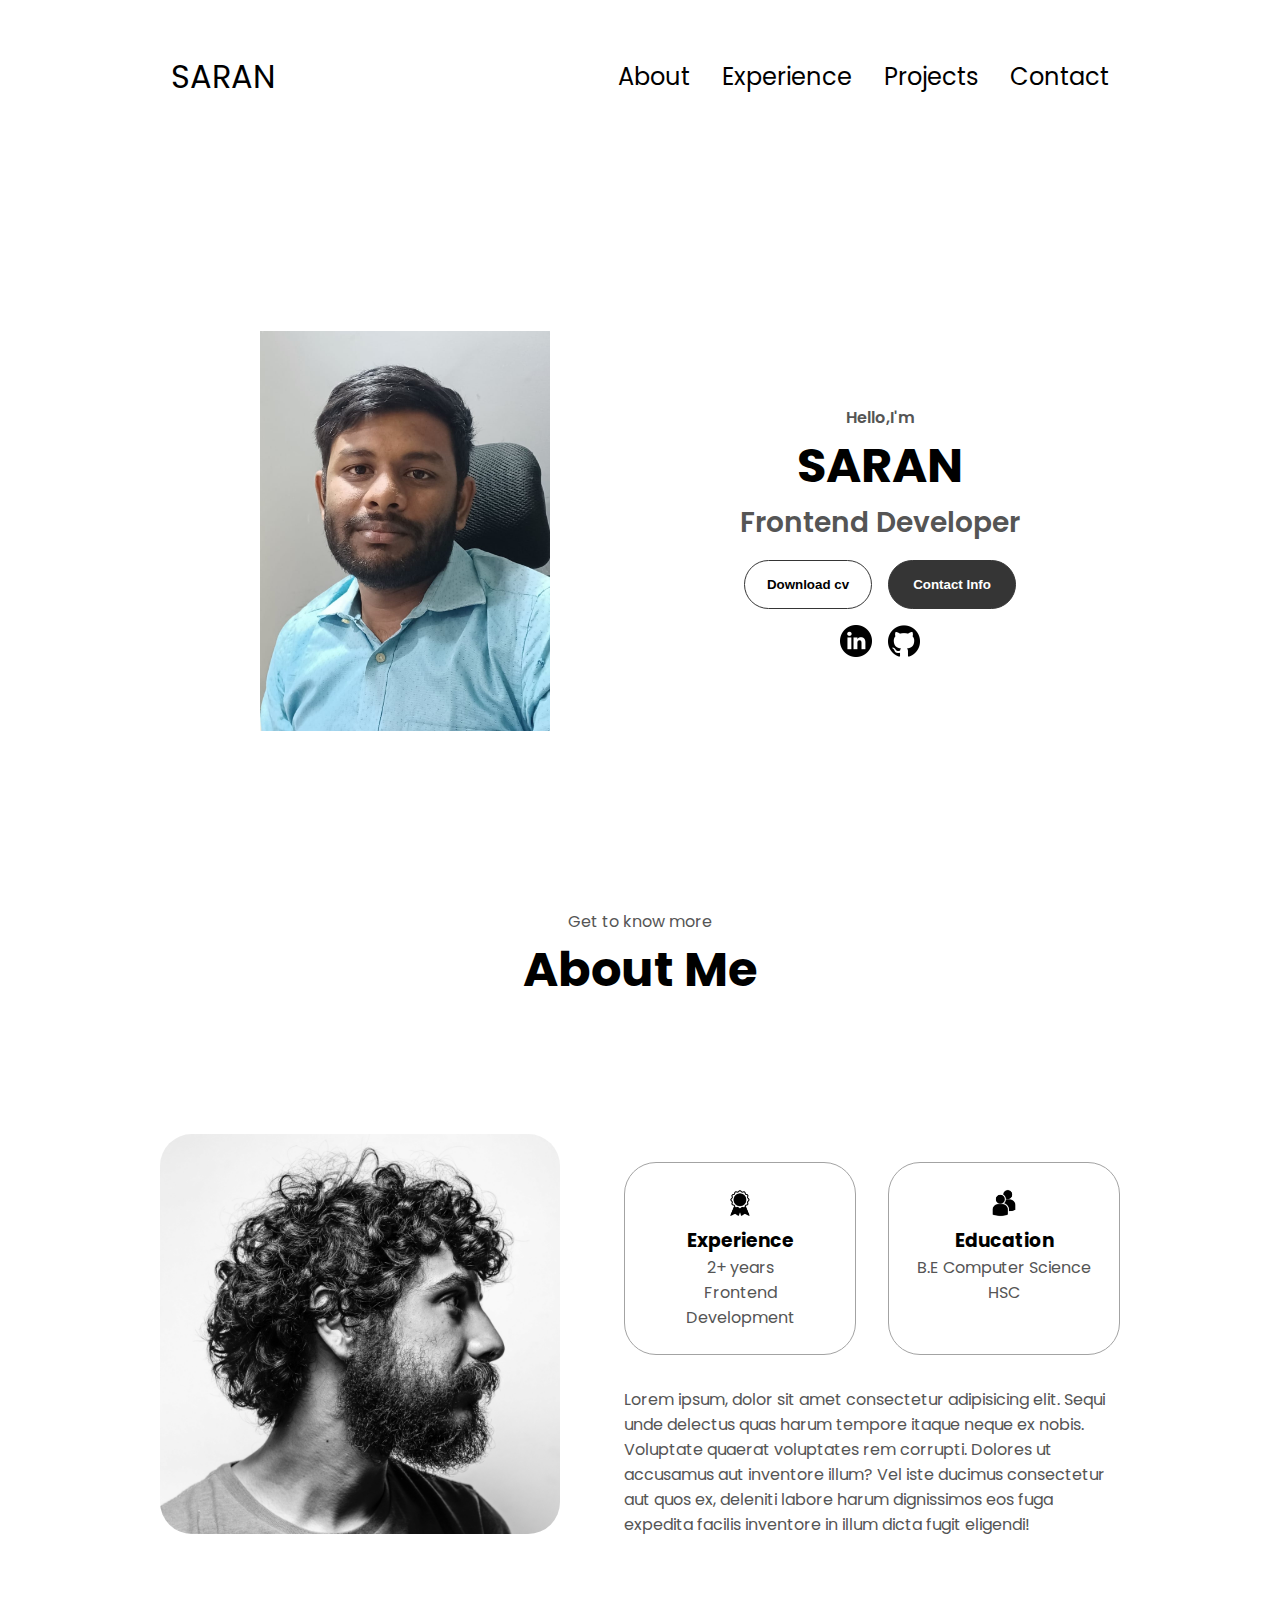
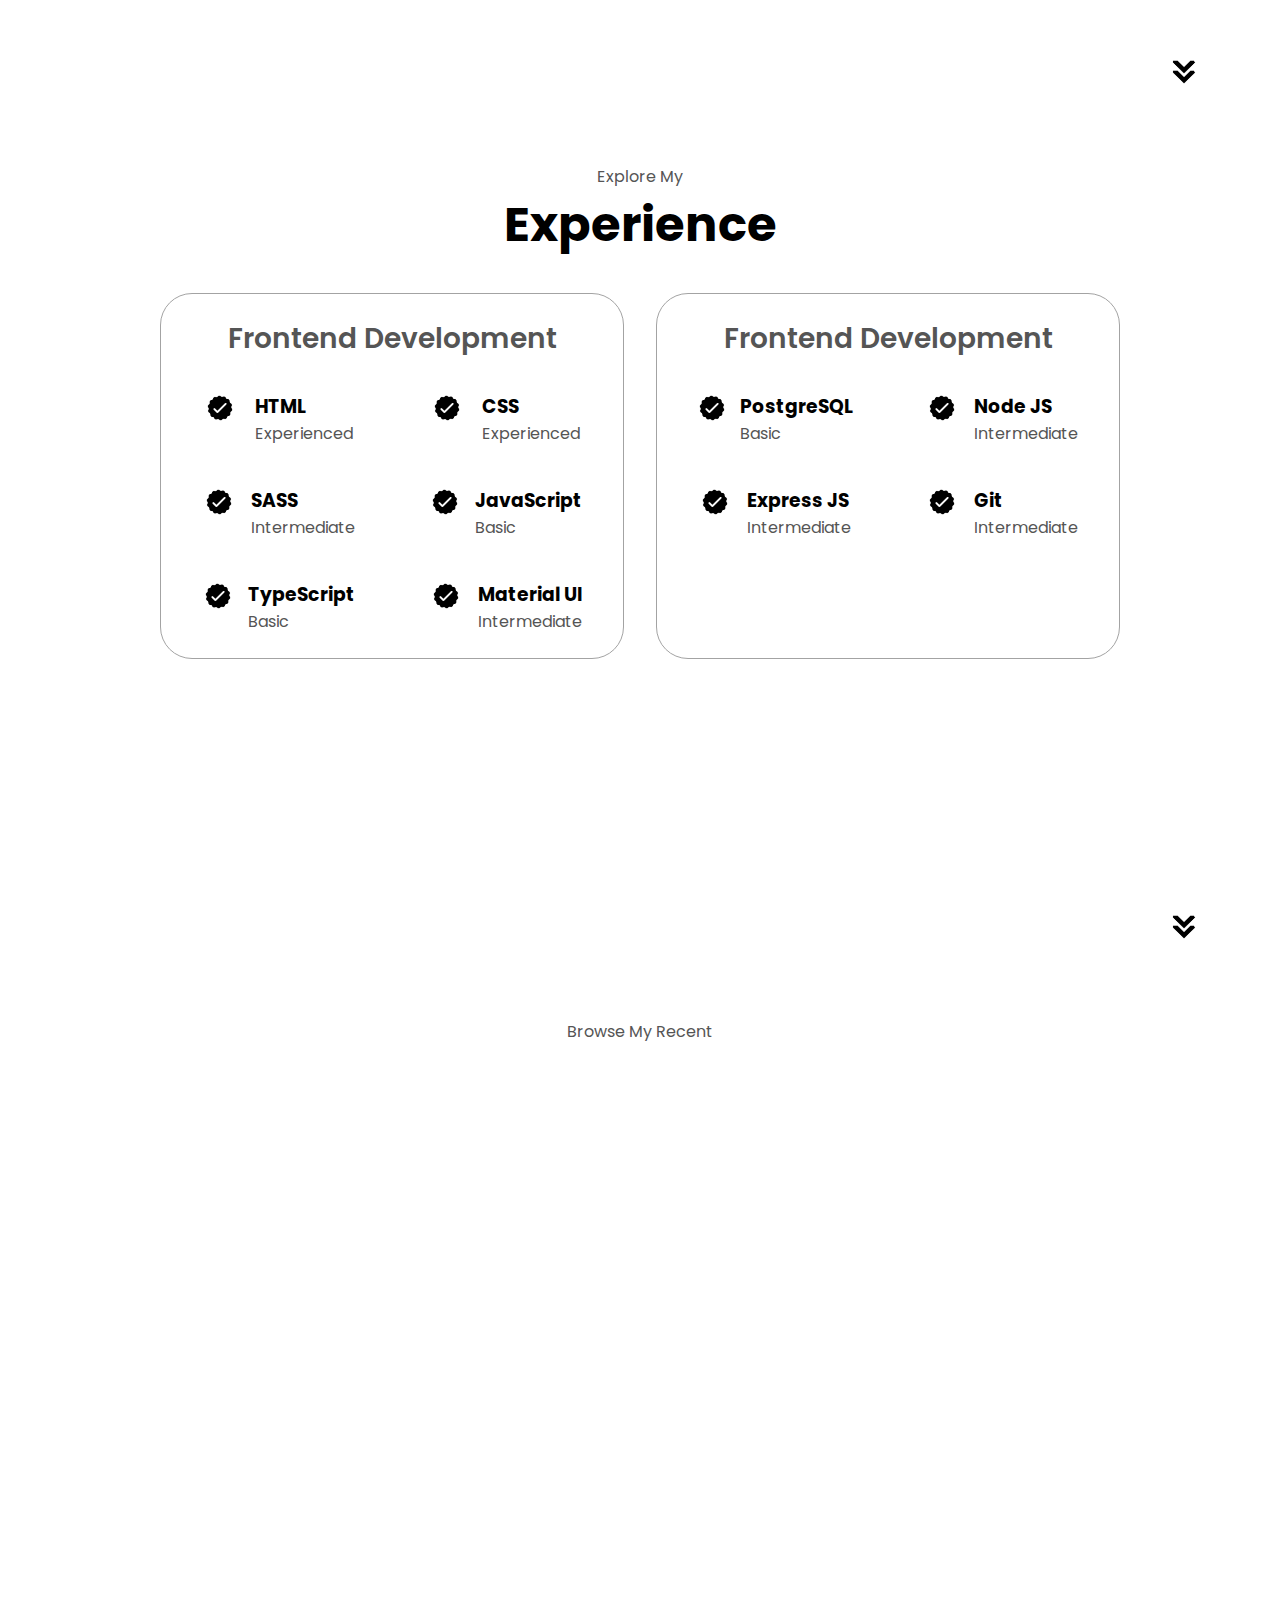
==== index.html @ aef9f1ac "Portfolio website" ====
<!DOCTYPE html>
<html lang="en">
<head>
    <meta charset="UTF-8">
    <meta name="viewport" content="width=device-width, initial-scale=1.0">
    <title>My Portfolio</title>
    <link rel="stylesheet" href="../assets/style.css">
    <link rel="stylesheet" href="../assets/mediaqueries.css">
</head>
<body>
    <nav id="desktop-nav">
        <div class="logo">SARAN</div>
        <div>
            <ul class="nav-links">
                <li><a href="#about">About</a></li>
                <li><a href="#experience">Experience</a></li>
                <li><a href="#projects">Projects</a></li>
                <li><a href="#contact">Contact</a></li>
            </ul>
        </div>
     </nav>
    <nav id="hamburger-nav">
    <div class="logo">SARAN</div>
    <div class="hamburger-menu">
        <div class="hamburger-icon" onclick="toggleMenu()">
        <span></span>
        <span></span>
        <span></span>
        </div> 
        <div class="menu-links">
            <li><a href="#About" onclick="toggleMenu()">About</a></li>
            <li><a href="#Experience" onclick="toggleMenu()">Experience</a></li>
            <li><a href="#Projects" onclick="toggleMenu()">Projects</a></li>
            <li><a href="#Contact" onclick="toggleMenu()">Contact</a></li>

        </div>     
    </div>

    </nav>
    <section id="profile">
        <div class="section__pic-container">
            <img src="./assets/background 2.jpeg" alt="SARAN profile picture">

        </div>
        <div class="section__text">
            <p class="section__text__p1">Hello,I'm</p>
            <h1 class="title">SARAN</h1>
            <p class="section__text__p2">Frontend Developer</p>
            <div class="btn-container">
                <button class="btn btn-color-2"onclick="window.open('../assets/resyme.pdf')">Download cv</button>
                <button class="btn btn-color-1"onclick="location.href='./#contact'">Contact Info</button>
            </div>
            <div id="socials-container">
                <img src="./assets/linkedin.png"
                alt="MyLinkedIn Profile"
                class="icon" onclick="location.href='https://linkedin.com/'"/>

                <img src="./assets/github.png"
                alt="My Github Profile"
                class="icon" onclick="location.href='https://github.com/saran-narayana/'"/>
            </div>

        </div> 

    </section>
    <section id="about">
        <p class="section__text__p1">Get to know more</p>
        <h1 class="title">About Me</h1>
        <div class="section-container">
        <div class="section__pic-container">
            <img src="./assets/about-pic.png" 
            alt="Profile picture" 
            class="about-pic"
            />
            </div>
            <div class="about-details-container">
                <div class="about-containers">
                    <div class="details-container">
                        <img 
                        src="./assets/experience.png"
                        alt="Experience icon"
                        class="icon"/>
                        <h3>Experience</h3>
                        <p>2+ years <br>Frontend Development</p>
                    </div>
                    <div class="details-container">
                        <img src="./assets/education.png"
                        alt="Education icon"
                        class="icon"/>
                        <h3>Education</h3>
                        <p>B.E Computer Science <br /> HSC </p>
                    </div>
                </div>
                <div class="text-container">
                    <p>Lorem ipsum, dolor sit amet consectetur adipisicing elit. 
                        Sequi unde delectus quas harum tempore itaque neque ex nobis. 
                        Voluptate quaerat voluptates rem corrupti. 
                        Dolores ut accusamus aut inventore illum? 
                        Vel iste ducimus consectetur aut quos ex, 
                        deleniti labore harum dignissimos eos fuga expedita facilis inventore in illum dicta fugit eligendi!</p>
                </div>

            </div>

        </div>
        <img src="./assets/arrow.png" 
        alt="Arrow icon" 
        class="icon arrow"
        onclick="location.href='./#experience'"/>
    </section>
    <section id="experience">
        <p class="section__text__p1">Explore My</p>
        <h1 class="title">Experience</h1>
        <div class="experience-details-container">
          <div class="about-containers">
            <div class="details-container">
              <h2 class="experience-sub-title">Frontend Development</h2>
              <div class="article-container">
                <article>
                  <img
                    src="./assets/checkmark.png"
                    alt="Experience icon"
                    class="icon"
                  />
                  <div>
                    <h3>HTML</h3>
                    <p>Experienced</p>
                  </div>
                </article>
                <article>
                  <img
                    src="./assets/checkmark.png"
                    alt="Experience icon"
                    class="icon"
                  />
                  <div>
                    <h3>CSS</h3>
                    <p>Experienced</p>
                  </div>
                </article>
                <article>
                  <img
                    src="./assets/checkmark.png"
                    alt="Experience icon"
                    class="icon"
                  />
                  <div>
                    <h3>SASS</h3>
                    <p>Intermediate</p>
                  </div>
                </article>
                <article>
                  <img
                    src="./assets/checkmark.png"
                    alt="Experience icon"
                    class="icon"
                  />
                  <div>
                    <h3>JavaScript</h3>
                    <p>Basic</p>
                  </div>
                </article>
                <article>
                  <img
                    src="./assets/checkmark.png"
                    alt="Experience icon"
                    class="icon"
                  />
                  <div>
                    <h3>TypeScript</h3>
                    <p>Basic</p>
                  </div>
                </article>
                <article>
                  <img
                    src="./assets/checkmark.png"
                    alt="Experience icon"
                    class="icon"
                  />
                  <div>
                    <h3>Material UI</h3>
                    <p>Intermediate</p>
                  </div>
                </article>
              </div>
            </div>
            <div class="details-container">
              <h2 class="experience-sub-title">Frontend Development</h2>
              <div class="article-container">
                <article>
                  <img
                    src="./assets/checkmark.png"
                    alt="Experience icon"
                    class="icon"
                  />
                  <div>
                    <h3>PostgreSQL</h3>
                    <p>Basic</p>
                  </div>
                </article>
                <article>
                  <img
                    src="./assets/checkmark.png"
                    alt="Experience icon"
                    class="icon"
                  />
                  <div>
                    <h3>Node JS</h3>
                    <p>Intermediate</p>
                  </div>
                </article>
                <article>
                  <img
                    src="./assets/checkmark.png"
                    alt="Experience icon"
                    class="icon"
                  />
                  <div>
                    <h3>Express JS</h3>
                    <p>Intermediate</p>
                  </div>
                </article>
                <article>
                  <img
                    src="./assets/checkmark.png"
                    alt="Experience icon"
                    class="icon"
                  />
                  <div>
                    <h3>Git</h3>
                    <p>Intermediate</p>
                  </div>
                </article>
              </div>
            </div>
          </div>
        </div>
        <img
          src="./assets/arrow.png"
          alt="Arrow icon"
          class="icon arrow"
          onclick="location.href='./#projects'"/>
</section>

<section id="projects">
    <p class="section__text__p1">Browse My Recent</p>

</section>
    

<script src="./assets/script.js"></script>
</body>
</html>
---- assets/style.css ----
/*GENERAL*/


 @import url('https://fonts.googleapis.com/css2?family=Poppins:ital,wght@0,100;0,200;0,300;0,400;0,500;0,600;0,700;0,800;0,900;1,100;1,200;1,300;1,400;1,500;1,600;1,700;1,800;1,900&display=swap');
 
* {
     margin: 0;
    padding: 0; 

}

body {
    font-family: "Poppins", sans-serif;
}

html {
    scroll-behavior: smooth;
}

p {
    color: rgb(85, 85, 85);
}

          /*transition*/
.btn {
    transition: all 300ms ease;
}

    /*desktop nav*/
nav,
 .nav-links {
    display: flex;
}

nav {
    justify-content: space-around;
    align-items: center;
    height: 17vh;
}

.nav-links{
    gap: 2rem;
    list-style: none;
    font-size: 1.5rem;
}

a{
    color: black;
    text-decoration: none;
    text-decoration-color: white;
}

a:hover{
    color: grey;
    text-decoration: underline;
    text-underline-offset: 1rem;
    text-decoration-color: rgb(181, 181, 181);
}

.logo{
    font-size: 2rem;
}

.logo:hover{
    cursor:default;
}

                 /*hamburger*/
#hamburger-nav{
    display:none;
}

.hamburger-menu {
    position: relative;
    display: inline-block;
}

.hamburger-icon {
    display: flex;
    flex-direction: column;
    justify-content: space-between;
    height: 24px;
    width: 30px;
    cursor: pointer; 
}

.hamburger-icon span {
    width: 100%;
    height: 2px;
    background-color: black;
    transition: all 0.3 ease-in-out;
}

.menu-links {
    position: absolute;
    top: 100%;
    right: 0;
    background-color: white;
    width: fit-content;
    max-height: 0;
    overflow: hidden;
    transition: all 0.3 ease-in-out;

}

.menu-links a{
    display: block;
    padding: 10px;
    text-align: center;
    font-size: 1.5rem;
    color: black;
    text-decoration: none;
    transition: all 0.3 ease-in-out;

}

.menu-links li {
    list-style: none;
}

.menu-links.open{
    max-height: 300px;
}

.hamburger-icon.open span:first-child {
    transform: rotate(45deg) translate(10px, 5px);
}

.hamburger-icon.open span:nth-child(2){
    opacity: 0;
}

.hamburger-icon.open span:last-child {
    transform: rotate(-45deg) translate(10px, -5px);
}

.humburger-icon span:first-child {
        transform: none;
    }

.hamburger-icon span:first-child{
        opacity: 1;
    }

.hamburger-icon span:first-child {
    transform: none;
}

/*SECTIONS */

section {
    padding-top: 4vh;
    height: 95vh;
    margin: 0 10rem;
    box-sizing: border-box;
    min-height: fit-content;
}

.section-container {
    display: flex;
}


#profile {
    display: flex;
    justify-content: center;
    gap: 5rem;
    height: 80vh;
}

.section__pic-container {
    display: flex;
    height: 400px;
    width: 400px;
    margin: auto 0;
}

.section__text {
    align-self: center;
    text-align: center;
}

.section__text p{
    font-weight: 600;
}

.section__text__p1{
    text-align: center;
}

.section__text__p2{
    font-size: 1.75rem;
    margin-bottom: 1rem;

}

.title {
    font-size: 3rem;
    text-align: center;
}
 
#socials-container {
    display: flex;
    justify-content: center;
    margin-top: 1rem;
    gap: 1rem;
}

                  /*ICONS*/

.icon {
cursor: pointer;
height: 2rem;
}
 
             /*buttons*/

  .btn-container {
    display: flex;
    justify-content: center;
    gap: 1rem;
}
.btn{
    font-weight: 600;
    transition: all 300ms ease;
    padding: 1rem;
    width: 8rem;
    border-radius: 2rem;
}   

.btn-color-1, 
.btn-color-2{
    border: rgb(53, 53, 53) 0.1rem solid;
}

 .btn-color-1:hover,
 .btn-color-2:hover {
    cursor: pointer;
}  

.btn-color-1,
.btn-color-2:hover {
    background: rgb(53, 53, 53);
    color:white;
}

.btn-color-1:hover {
    background: rgb(0, 0, 0);
}

.btn-color-2 {
    background: none;
}

.btn-color-2:hover {
    border: rgb(255, 255, 255) 0.1rem solid;
}


.btn.btn-container{
    gap: 1rem;
}

                       /*About*/

#about {
    position: relative;
}

.about-containers {
    gap: 2rem;
    margin-bottom: 2rem;
    margin-top: 2rem;
} 

.about-details-container {
    justify-content: center;
    flex-direction: column;
}

.about-containers,
.about-details-container {
    display: flex;
}

.about-pic{
    border-radius: 2rem;
}

.arrow {
    position:absolute;
    right: -5rem;
    bottom: 2.5rem;
}

.details-container {
    padding: 1.5rem;
    flex: 1;
    background: white;
    border-radius: 2rem;
    border: rgb(53, 53, 53) 0.1rem solid;
    border-color: rgb(163, 163, 163);
    text-align: center;
}

.section-container {
    gap: 4rem;
    height: 80%;
}

.section__pic-container{
    height: 400px;
    width: 400px;
    margin: auto 0;
}

/*experience*/

#experience {
    position: relative;
  }
  
  .experience-sub-title {
    color: rgb(85, 85, 85);
    font-weight: 600;
    font-size: 1.75rem;
    margin-bottom: 2rem;
  }
  
  .experience-details-container {
    display: flex;
    justify-content: center;
    flex-direction: column;
  }
  
  .article-container {
    display: flex;
    text-align: initial;
    flex-wrap: wrap;
    flex-direction: row;
    gap: 2.5rem;
    justify-content: space-around;
  }
  
  article {
    display: flex;
    width: 10rem;
    justify-content: space-around;
    gap: 0.5rem;
  }
  
  article .icon {
    cursor: default;
  }
  
  #experience {
    position: relative;
  }
  
  .experience-sub-title {
    color: rgb(85, 85, 85);
    font-weight: 600;
    font-size: 1.75rem;
    margin-bottom: 2rem;
  }
  
  .experience-details-container {
    display: flex;
    justify-content: center;
    flex-direction: column;
  }
  
  .article-container {
    display: flex;
    text-align: initial;
    flex-wrap: wrap;
    flex-direction: row;
    gap: 2.5rem;
    justify-content: space-around;
  }
  
  article {
    display: flex;
    width: 10rem;
    justify-content: space-around;
    gap: 0.5rem;
  }
  
  article .icon {
    cursor: default;
  }
  
  /* PROJECTS SECTION */
  
  #projects {
    position: relative;
  }
  
  .color-container {
    border-color: rgb(163, 163, 163);
    background: rgb(250, 250, 250);
  }
  
  .project-img {
    border-radius: 2rem;
    width: 90%;
    height: 90%;
  }
  
  .project-title {
    margin: 1rem;
    color: black;
  }
  
  .project-btn {
    color: black;
    border-color: rgb(163, 163, 163);
  }
---- assets/mediaqueries.css ----
@media screen and (max-width: 1200px) {
    #desktop-nav {
        display: none;

    }
    #hamburger-nav {
        display: flex;
    }
}
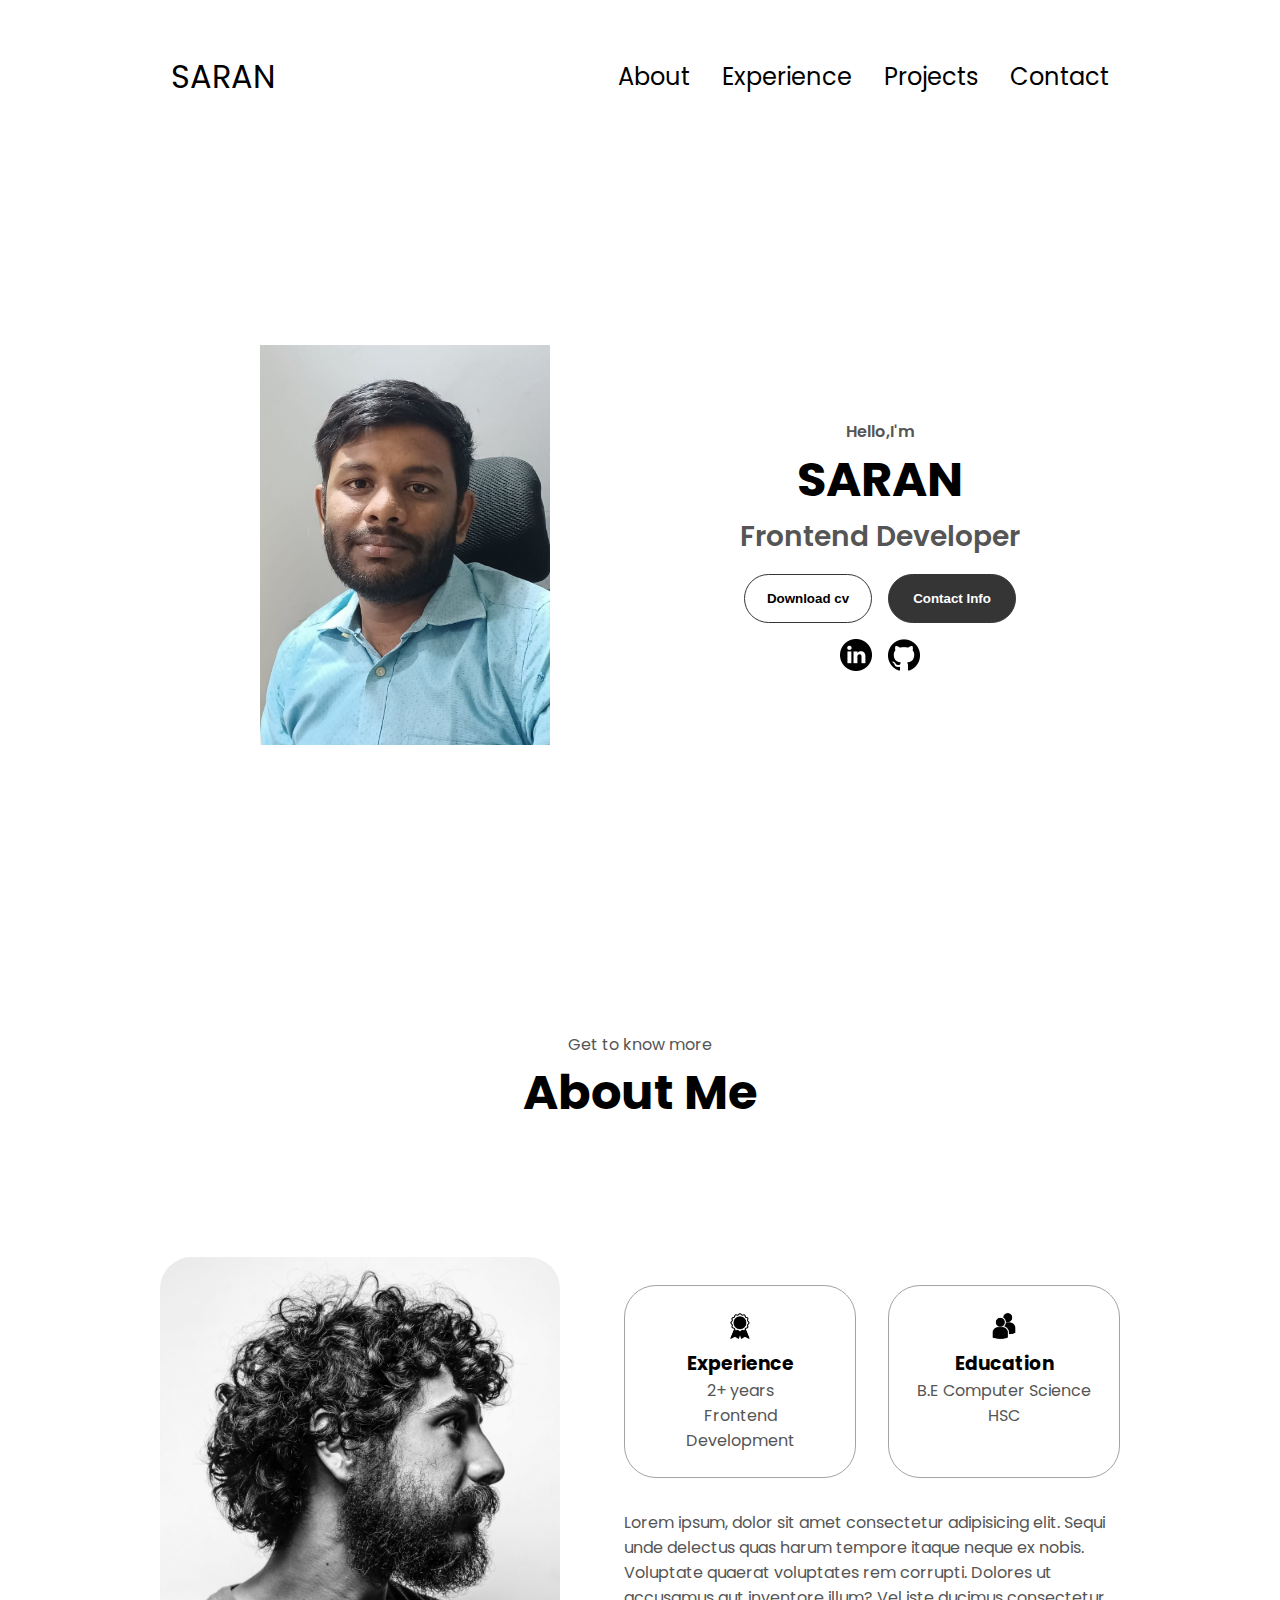
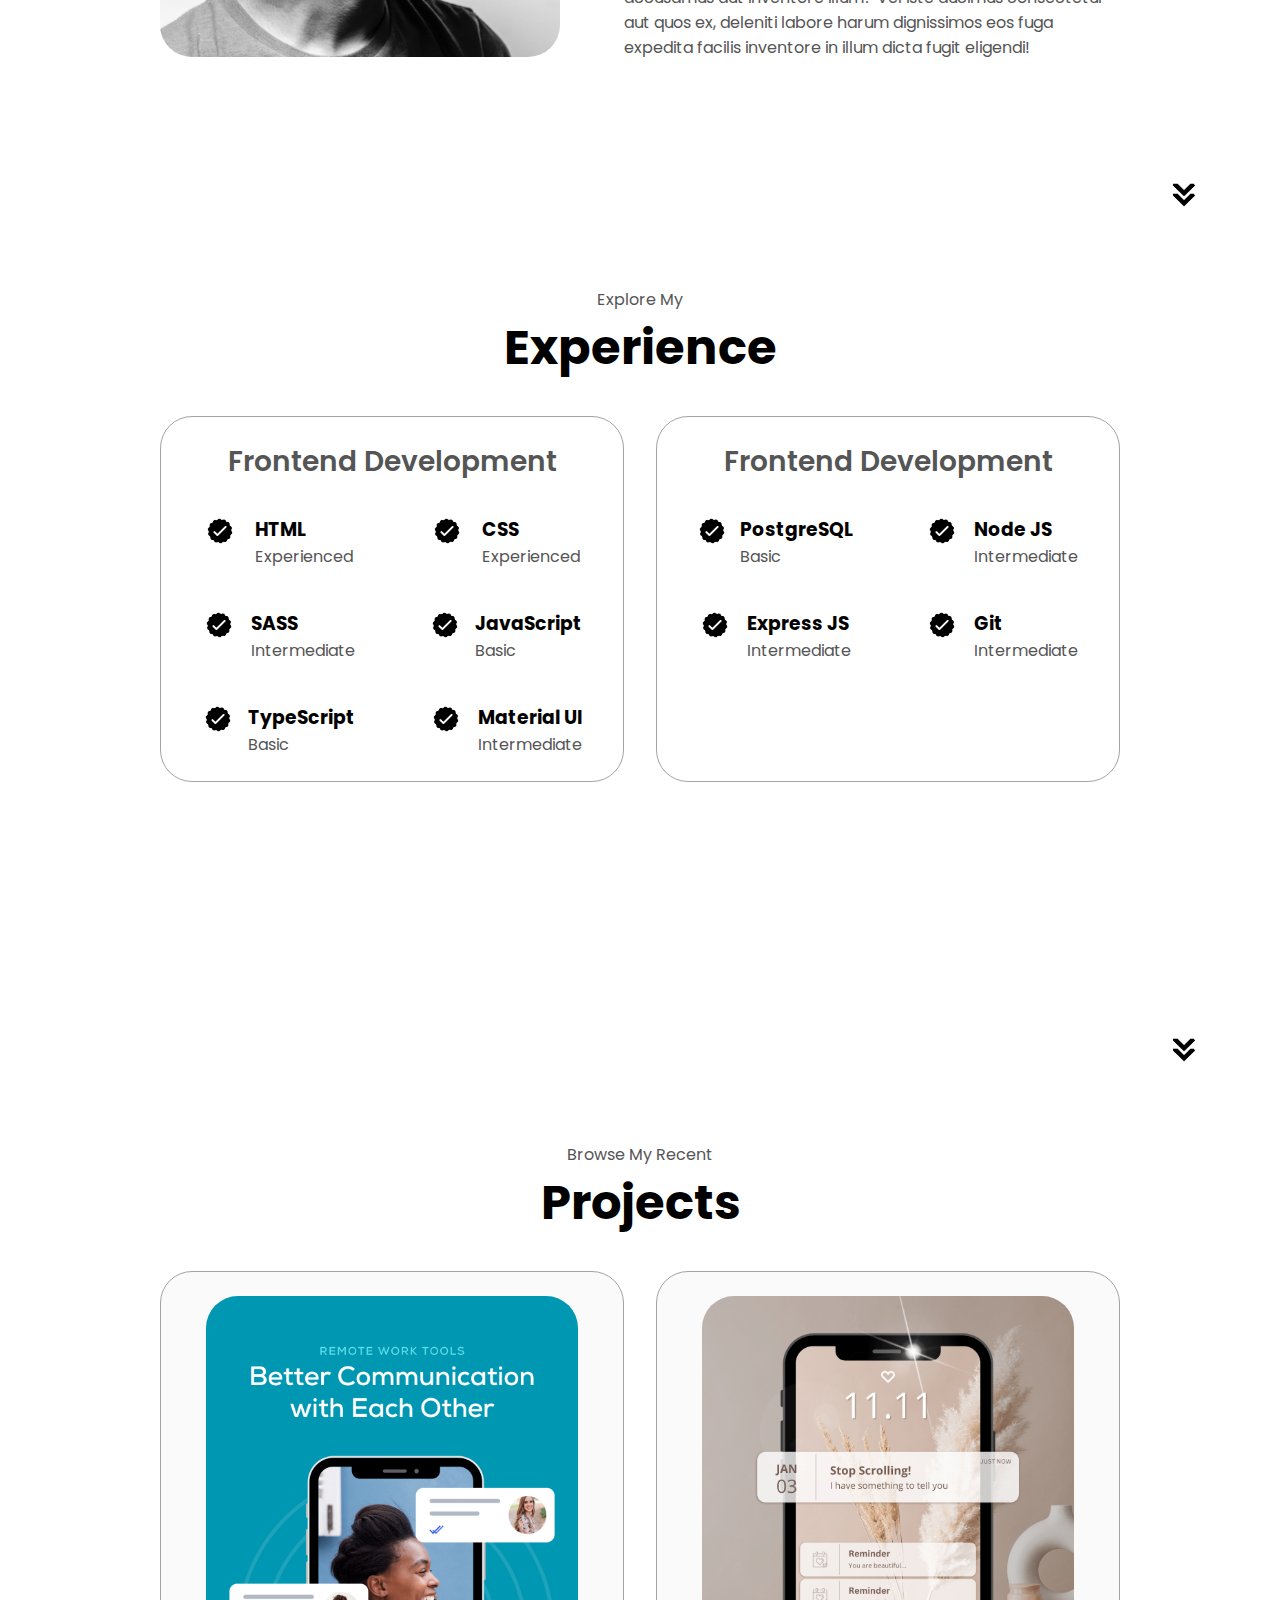
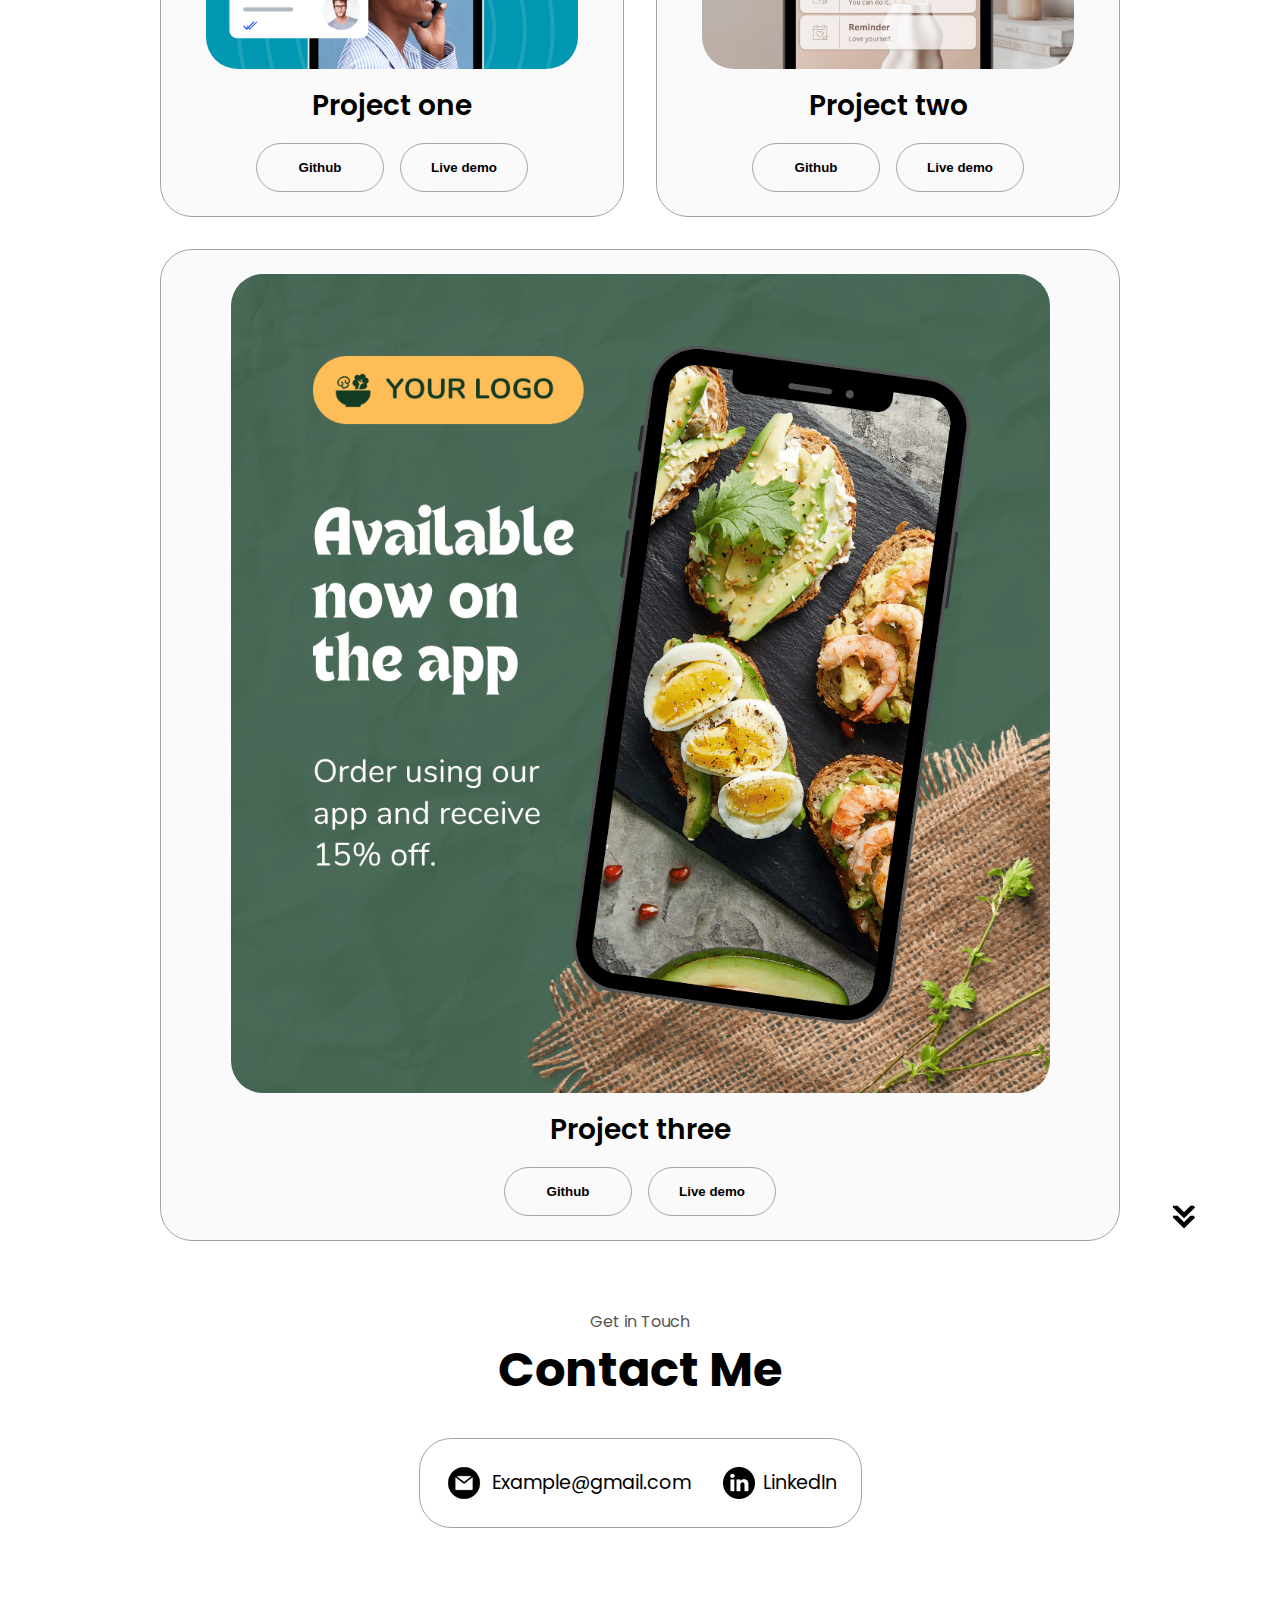
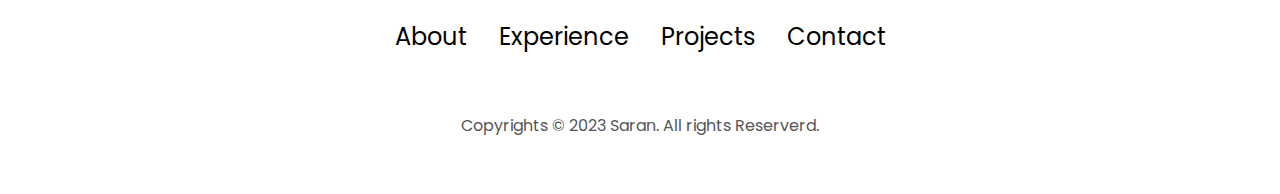
==== commit 25f0db2c: "Portfolio website" ====
--- a/index.html
+++ b/index.html
@@ -40,7 +40,6 @@
     <section id="profile">
         <div class="section__pic-container">
             <img src="./assets/background 2.jpeg" alt="SARAN profile picture">
-
         </div>
         <div class="section__text">
             <p class="section__text__p1">Hello,I'm</p>
@@ -53,7 +52,7 @@
             <div id="socials-container">
                 <img src="./assets/linkedin.png"
                 alt="MyLinkedIn Profile"
-                class="icon" onclick="location.href='https://linkedin.com/'"/>
+                class="icon" onclick="location.href='https://linkedin.com/in/sarann3101'"/>
 
                 <img src="./assets/github.png"
                 alt="My Github Profile"
@@ -240,13 +239,108 @@
           alt="Arrow icon"
           class="icon arrow"
           onclick="location.href='./#projects'"/>
-</section>
-
-<section id="projects">
+    </section>
+    <section id="projects">
     <p class="section__text__p1">Browse My Recent</p>
-
-</section>
-    
+    <h1 class="title">Projects</h1>
+     <div class="experience-details-container">
+      <div class="about-containers">
+     <div class="details-container color-container">
+      <div class="article-container">
+        <img src="./assets/project-1.png" 
+        alt="Project 1" 
+        class="project-img"/>
+      </div>
+      <h2 class="experience-sub-title project-title">Project one</h2>
+      <div class="btn-container">
+        <button class="btn btn-color-2 project-btn"
+        onclick="location.href='https://github.com/'"> Github
+      </button>
+
+      <button class="btn btn-color-2 project-btn"
+      onclick="location.href='https://github.com/'"> Live demo
+    </button>
+      </div>
+     </div>
+     <div class="details-container color-container">
+      <div class="article-container">
+        <img src="./assets/project-2.png" 
+        alt="Project 2" 
+        class="project-img"/>
+      </div>
+      <h2 class="experience-sub-title project-title">Project two</h2>
+      <div class="btn-container">
+        <button class="btn btn-color-2 project-btn"
+        onclick="location.href='https://github.com/'"> Github
+      </button>
+
+      <button class="btn btn-color-2 project-btn"
+      onclick="location.href='https://github.com/'"> Live demo
+    </button>
+      </div>
+     </div>
+     <div class="details-container color-container">
+      <div class="article-container">
+        <img src="./assets/project-3.png" 
+        alt="Project 3" 
+        class="project-img"/>
+      </div>
+      <h2 class="experience-sub-title project-title">Project three</h2>
+      <div class="btn-container">
+        <button class="btn btn-color-2 project-btn"
+        onclick="location.href='https://github.com/'"> Github
+      </button>
+
+      <button class="btn btn-color-2 project-btn"
+      onclick="location.href='https://github.com/'"> Live demo
+    </button>
+      </div>
+     </div>
+     </div>
+    </div> 
+    <img src="./assets/arrow.png"
+    alt="Arrow icon"
+    class="icon arrow"
+    onclick="location.href='./#projects'"/>
+
+    </section>
+    <section id="contact">
+      <p class="section__text__p1">Get in Touch</p>
+      <h1 class="title">Contact Me</h1>
+      <div class="contact-info-upper-container">
+        <div class="contact-info-container">
+          <img
+            src="./assets/email.png"
+            alt="Email icon"
+            class="icon contact-icon email-icon"
+          />
+          <p><a href="mailto:examplemail@gmail.com">Example@gmail.com</a></p>
+        </div>
+        <div class="contact-info-container">
+          <img
+            src="./assets/linkedin.png"
+            alt="LinkedIn icon"
+            class="icon contact-icon"
+          />
+          <p><a href="https://www.linkedin.com">LinkedIn</a></p>
+        </div>
+      </div>
+
+    </section>
+
+    <footer>
+      <nav>
+        <div class="nav-links-container">
+          <ul class="nav-links">
+            <li><a href="#about">About</a></li>
+            <li><a href="#experience">Experience</a></li>
+            <li><a href="#projects">Projects</a></li>
+            <li><a href="#contact">Contact</a></li>
+          </ul>
+        </div>
+      </nav>
+      <p>Copyrights &#169; 2023 Saran. All rights Reserverd.</p>
+    </footer>
 
 <script src="./assets/script.js"></script>
 </body>
--- a/assets/style.css
+++ b/assets/style.css
@@ -353,43 +353,6 @@
     cursor: default;
   }
   
-  #experience {
-    position: relative;
-  }
-  
-  .experience-sub-title {
-    color: rgb(85, 85, 85);
-    font-weight: 600;
-    font-size: 1.75rem;
-    margin-bottom: 2rem;
-  }
-  
-  .experience-details-container {
-    display: flex;
-    justify-content: center;
-    flex-direction: column;
-  }
-  
-  .article-container {
-    display: flex;
-    text-align: initial;
-    flex-wrap: wrap;
-    flex-direction: row;
-    gap: 2.5rem;
-    justify-content: space-around;
-  }
-  
-  article {
-    display: flex;
-    width: 10rem;
-    justify-content: space-around;
-    gap: 0.5rem;
-  }
-  
-  article .icon {
-    cursor: default;
-  }
-  
   /* PROJECTS SECTION */
   
   #projects {
@@ -415,4 +378,55 @@
   .project-btn {
     color: black;
     border-color: rgb(163, 163, 163);
-  }+  }
+
+               /* CONTENT*/
+  
+#contact {
+  display: flex;
+  justify-content: center;
+  flex-direction: column;
+  height: 70vh;
+}
+
+.contact-info-upper-container {
+  display: flex;
+  justify-content: center;
+  border-radius: 2rem;
+  border: rgb(53, 53, 53) 0.1rem solid;
+  border-color: rgb(163, 163, 163);
+  background: (250, 250, 250);
+  margin: 2rem auto;
+  padding: 0.5rem;
+}
+
+.contact-info-container {
+  display: flex;
+  align-items: center;
+  justify-content: center;
+  gap: 0.5rem;
+  margin: 1rem;
+}
+
+.contact-info-container p {
+  font-size: larger;
+}
+
+.contact-icon {
+  cursor: default;
+}
+
+.email-icon {
+  height: 2.5rem;
+}
+
+/*footer*/
+
+footer{
+   height: 26vh;
+   margin: 0 1rem;
+}
+
+footer p{
+    text-align: center;
+}--- a/assets/mediaqueries.css
+++ b/assets/mediaqueries.css
@@ -1,9 +1,106 @@
+@media screen and (max-width: 1400px) {
+    #profile {
+        height: 83vh;
+        margin-bottom: 6rem;
+    }
+    .about-containers{
+        flex-wrap: wrap;
+    }
+    #contact,
+    #projects {
+        height: fit-content;
+    }
+}
+ 
 @media screen and (max-width: 1200px) {
-    #desktop-nav {
-        display: none;
+#desktop-nav {
+    display: none;
+}
+ #hamburger-nav {
+    display: flex;
+ }
+#experience, 
+.experience-details-container {
+     margin-top: 2rem; 
+    } 
+#profile, 
+.section-container {
+    display: block;
+}
+.arrow {
+    display: none;
+}
+section,
+.section-container {
+    height: fit-content;
+}
+ section {
+    margin: 0 5%;
+}
+.section__pic-container {
+    width: 275px;
+    height: 275px;
+    margin: 0 auto 2rem;
+}
+.about-containers {
+    margin-top: 0;
+}
+}
 
+@media screen and (max-width: 600px) {
+    #contact,
+    footer {
+        height: 40vh;
     }
-    #hamburger-nav {
-        display: flex;
+    #profile {
+        height: 83vh;
+        margin-bottom: 0;
     }
-}+    article {
+        font-size: 1rem;
+    }
+    footer nav {
+        height: fit-content;
+        margin-bottom: 2rem;
+    }
+
+    .about-containers,
+    .contact-info-upper-container,
+    .btn-container {
+        flex-wrap: wrap;
+    }
+
+    .contact-info-container {
+        margin: 0;
+      }
+      .contact-info-container p,
+      .nav-links li a {
+        font-size: 1rem;
+      }
+      .experience-sub-title {
+        font-size: 1.25rem;
+      }
+      .logo {
+        font-size: 1.5rem;
+      }
+      .nav-links {
+        flex-direction: column;
+        gap: 0.5rem;
+        text-align: center;
+      }
+      .section__pic-container {
+        width: auto;
+        height: 46vw;
+        justify-content: center;
+      }
+      .section__text__p2 {
+        font-size: 1.25rem;
+      }
+      .title {
+        font-size: 2rem;
+      }
+      .text-container {
+        text-align: justify;
+      }
+    }
+
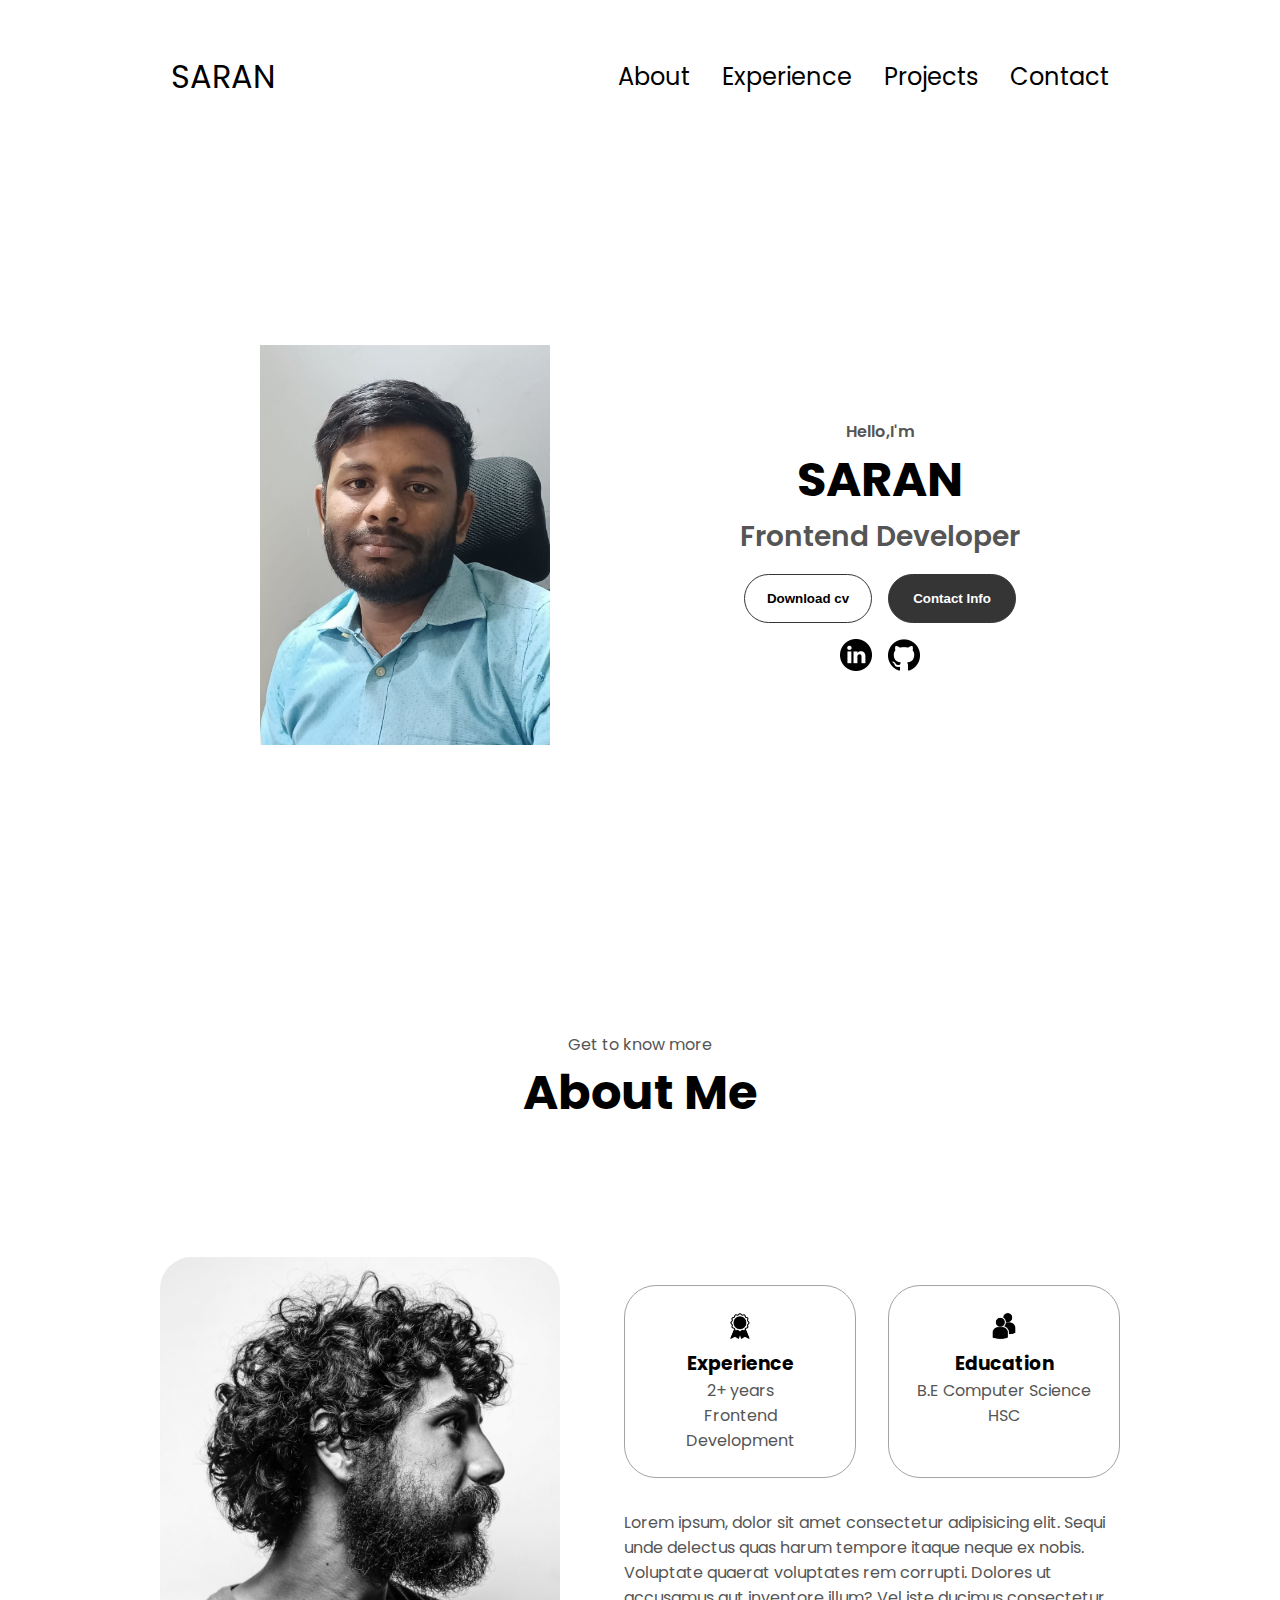
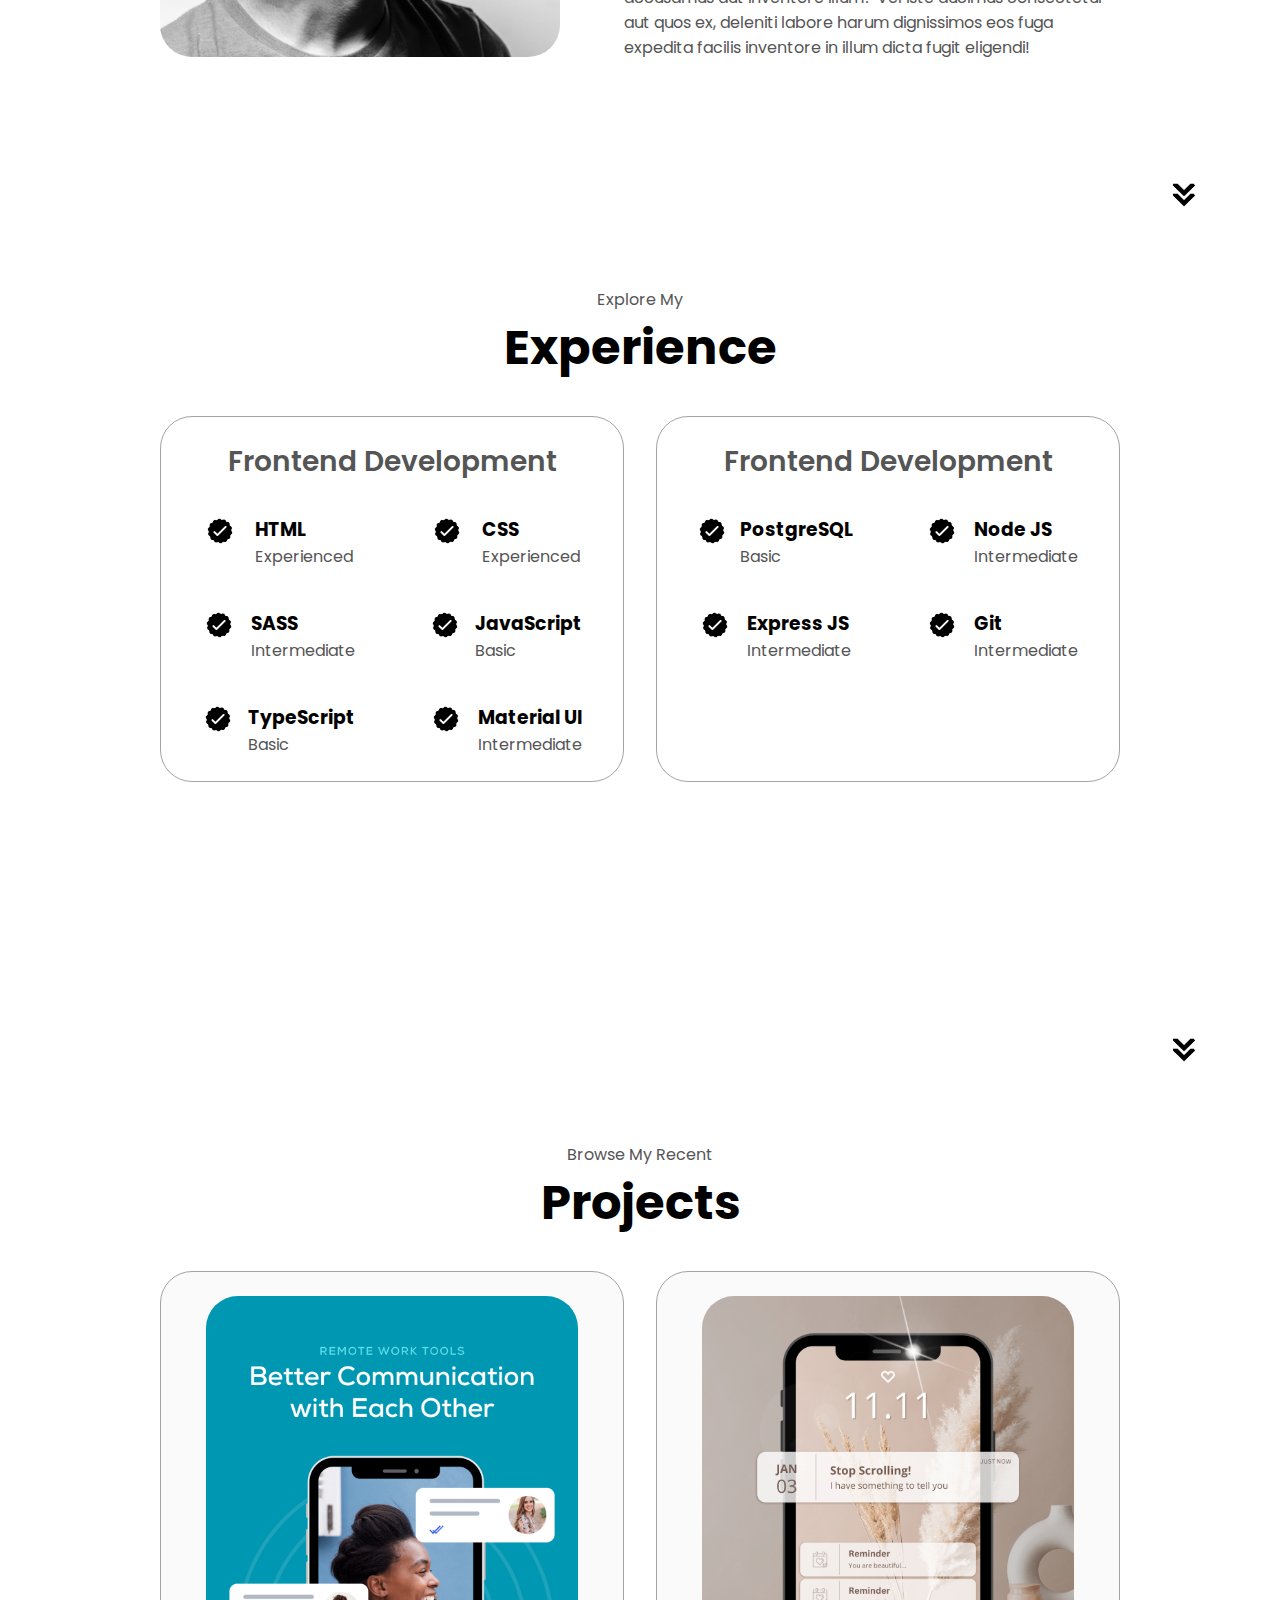
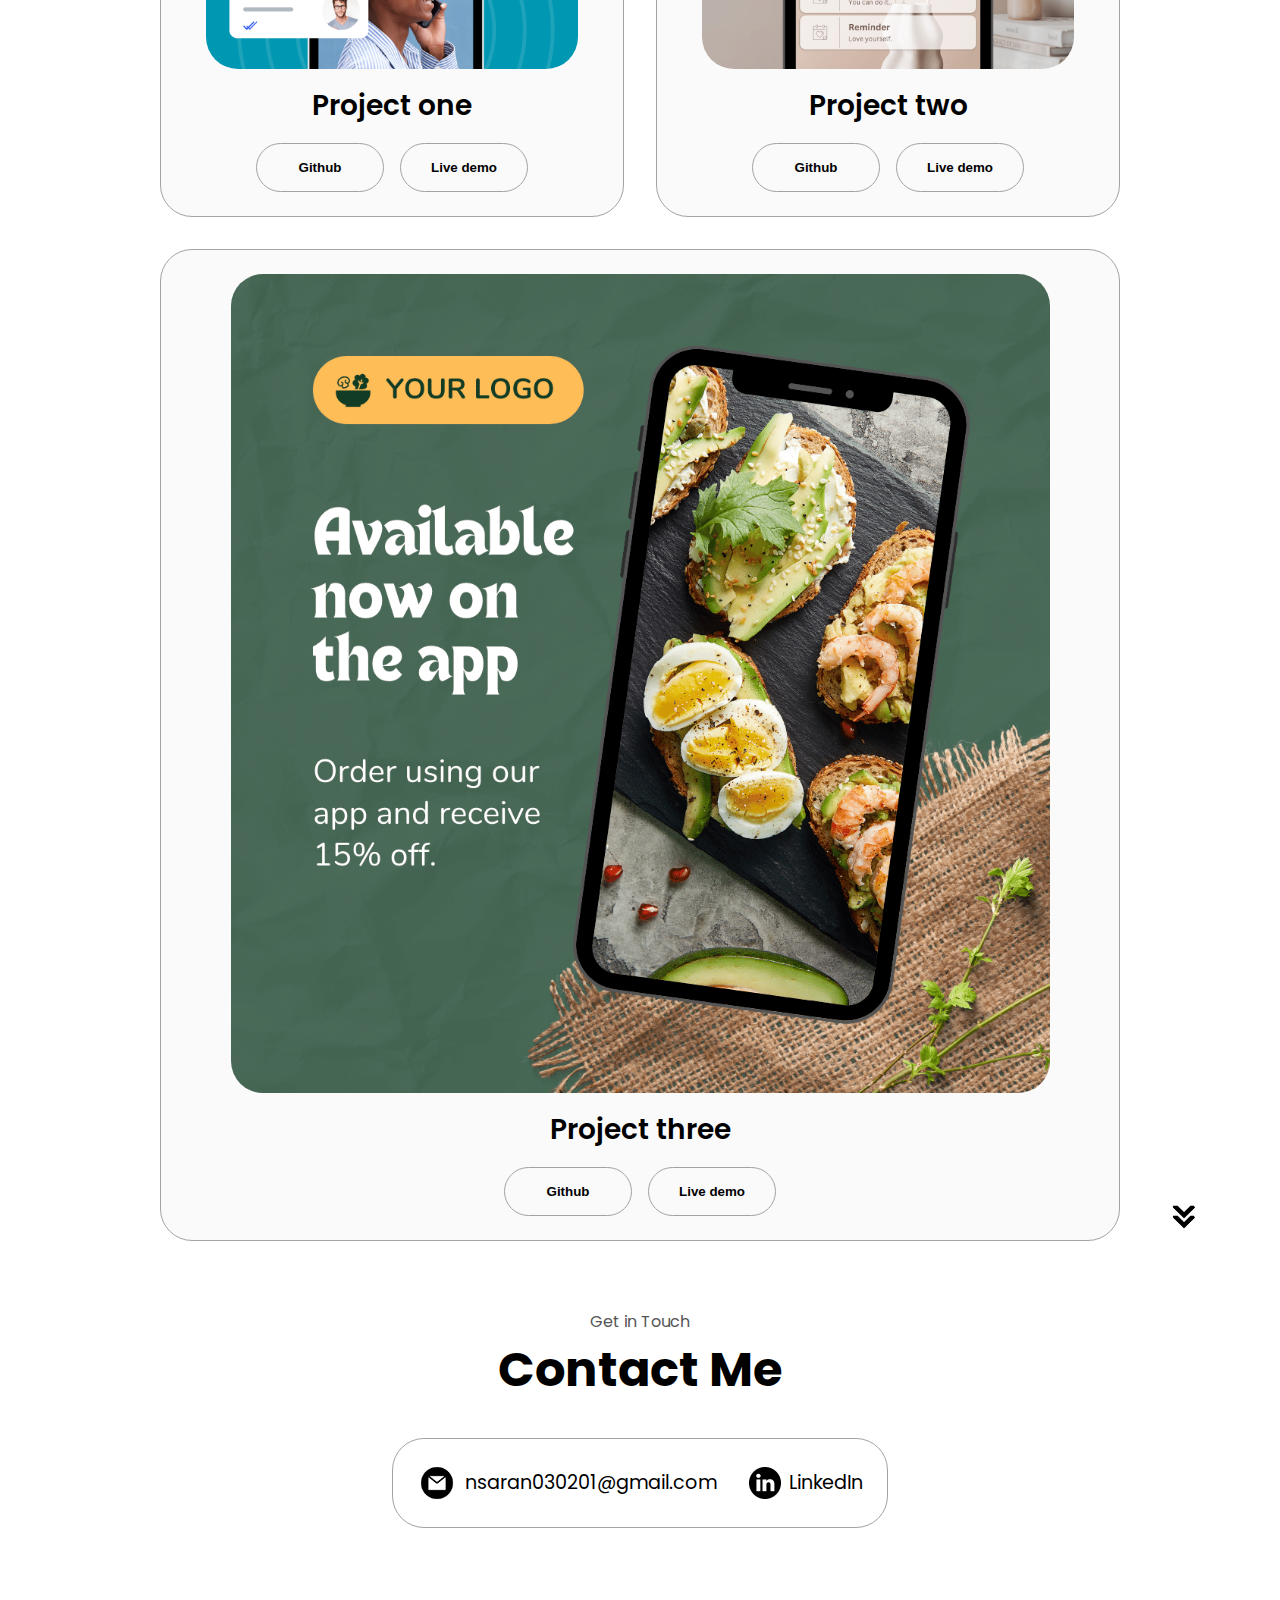
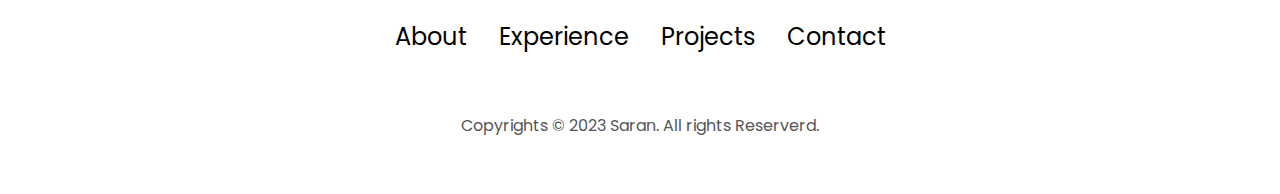
==== commit e783ae72: "debugged" ====
--- a/index.html
+++ b/index.html
@@ -28,10 +28,10 @@
         <span></span>
         </div> 
         <div class="menu-links">
-            <li><a href="#About" onclick="toggleMenu()">About</a></li>
-            <li><a href="#Experience" onclick="toggleMenu()">Experience</a></li>
-            <li><a href="#Projects" onclick="toggleMenu()">Projects</a></li>
-            <li><a href="#Contact" onclick="toggleMenu()">Contact</a></li>
+            <li><a href="#about" onclick="toggleMenu()">About</a></li>
+            <li><a href="#experience" onclick="toggleMenu()">Experience</a></li>
+            <li><a href="#projects" onclick="toggleMenu()">Projects</a></li>
+            <li><a href="#contact" onclick="toggleMenu()">Contact</a></li>
 
         </div>     
     </div>
@@ -314,7 +314,7 @@
             alt="Email icon"
             class="icon contact-icon email-icon"
           />
-          <p><a href="mailto:examplemail@gmail.com">Example@gmail.com</a></p>
+          <p><a href="mailto:nsaran030201@gmail.com">nsaran030201@gmail.com</a></p>
         </div>
         <div class="contact-info-container">
           <img
@@ -342,6 +342,6 @@
       <p>Copyrights &#169; 2023 Saran. All rights Reserverd.</p>
     </footer>
 
-<script src="./assets/script.js"></script>
-</body>
+    <script src="./assets/script.js"></script>
+  </body>
 </html>